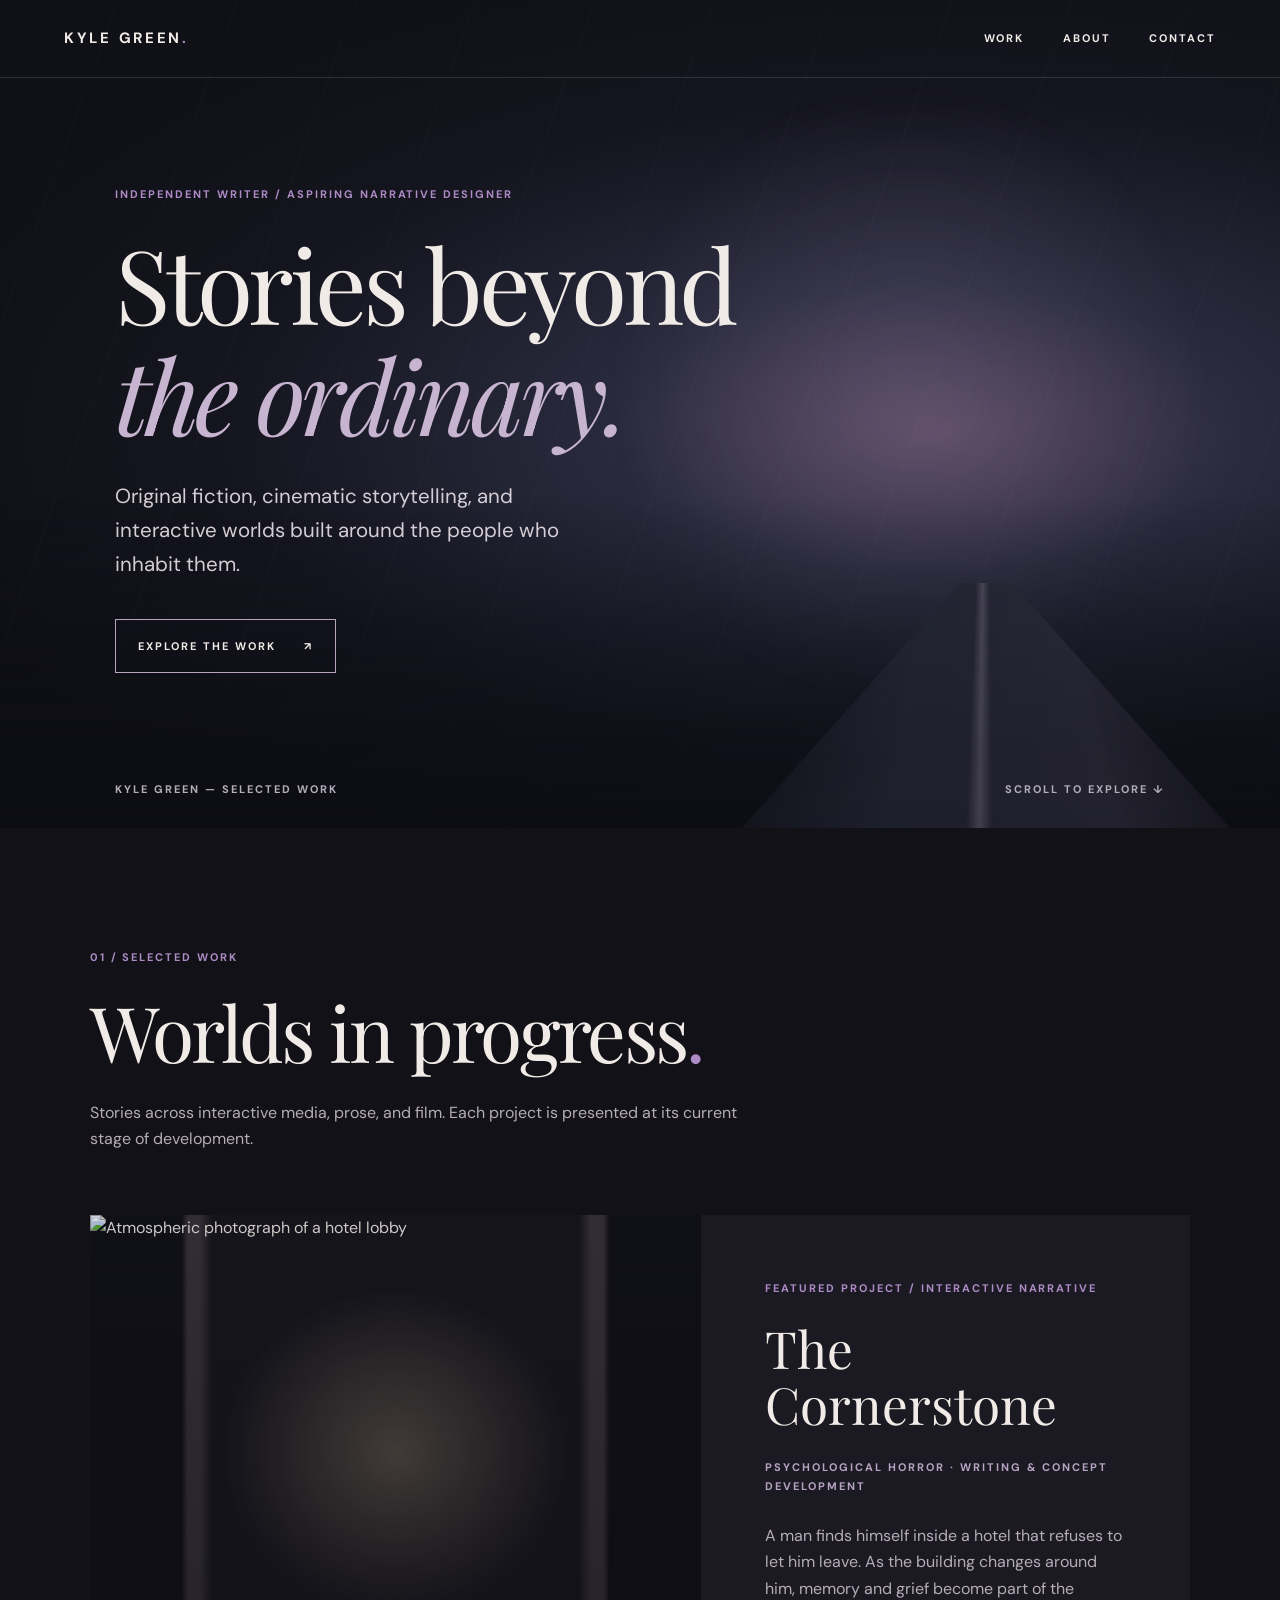
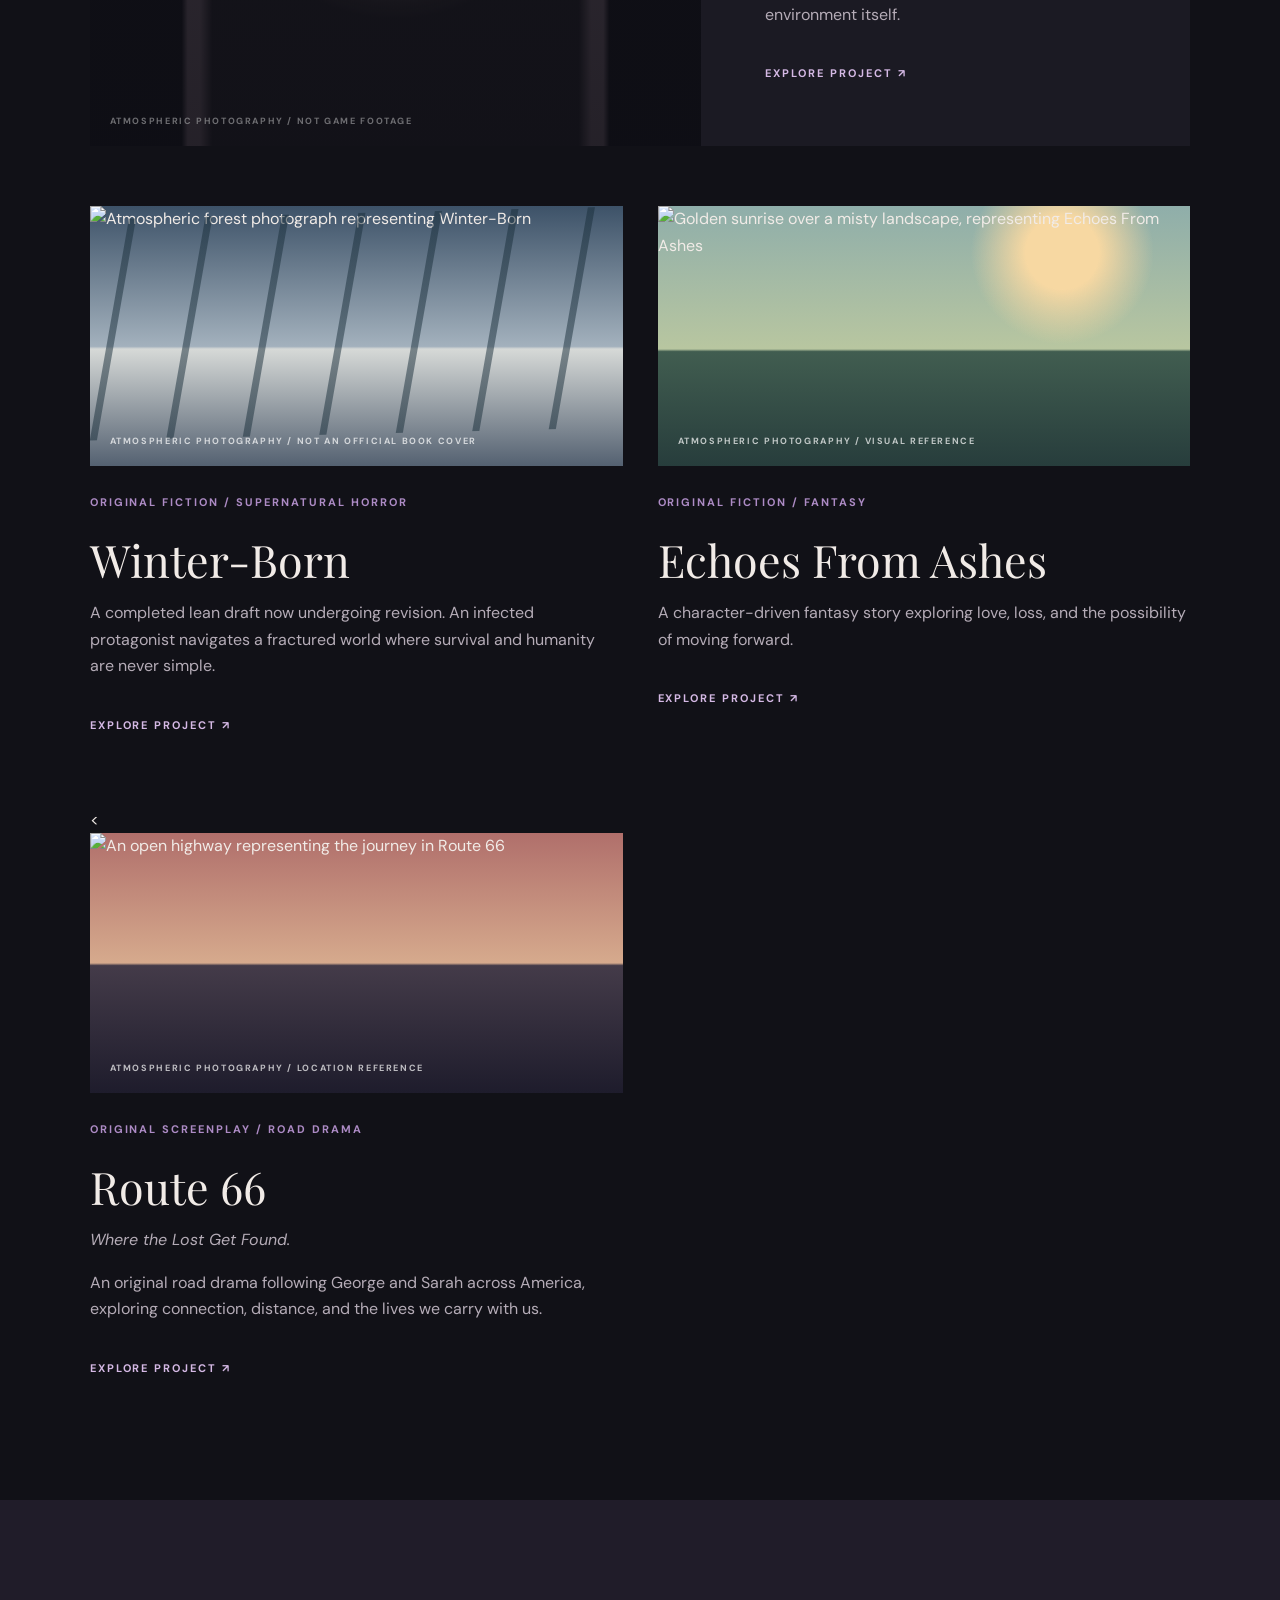
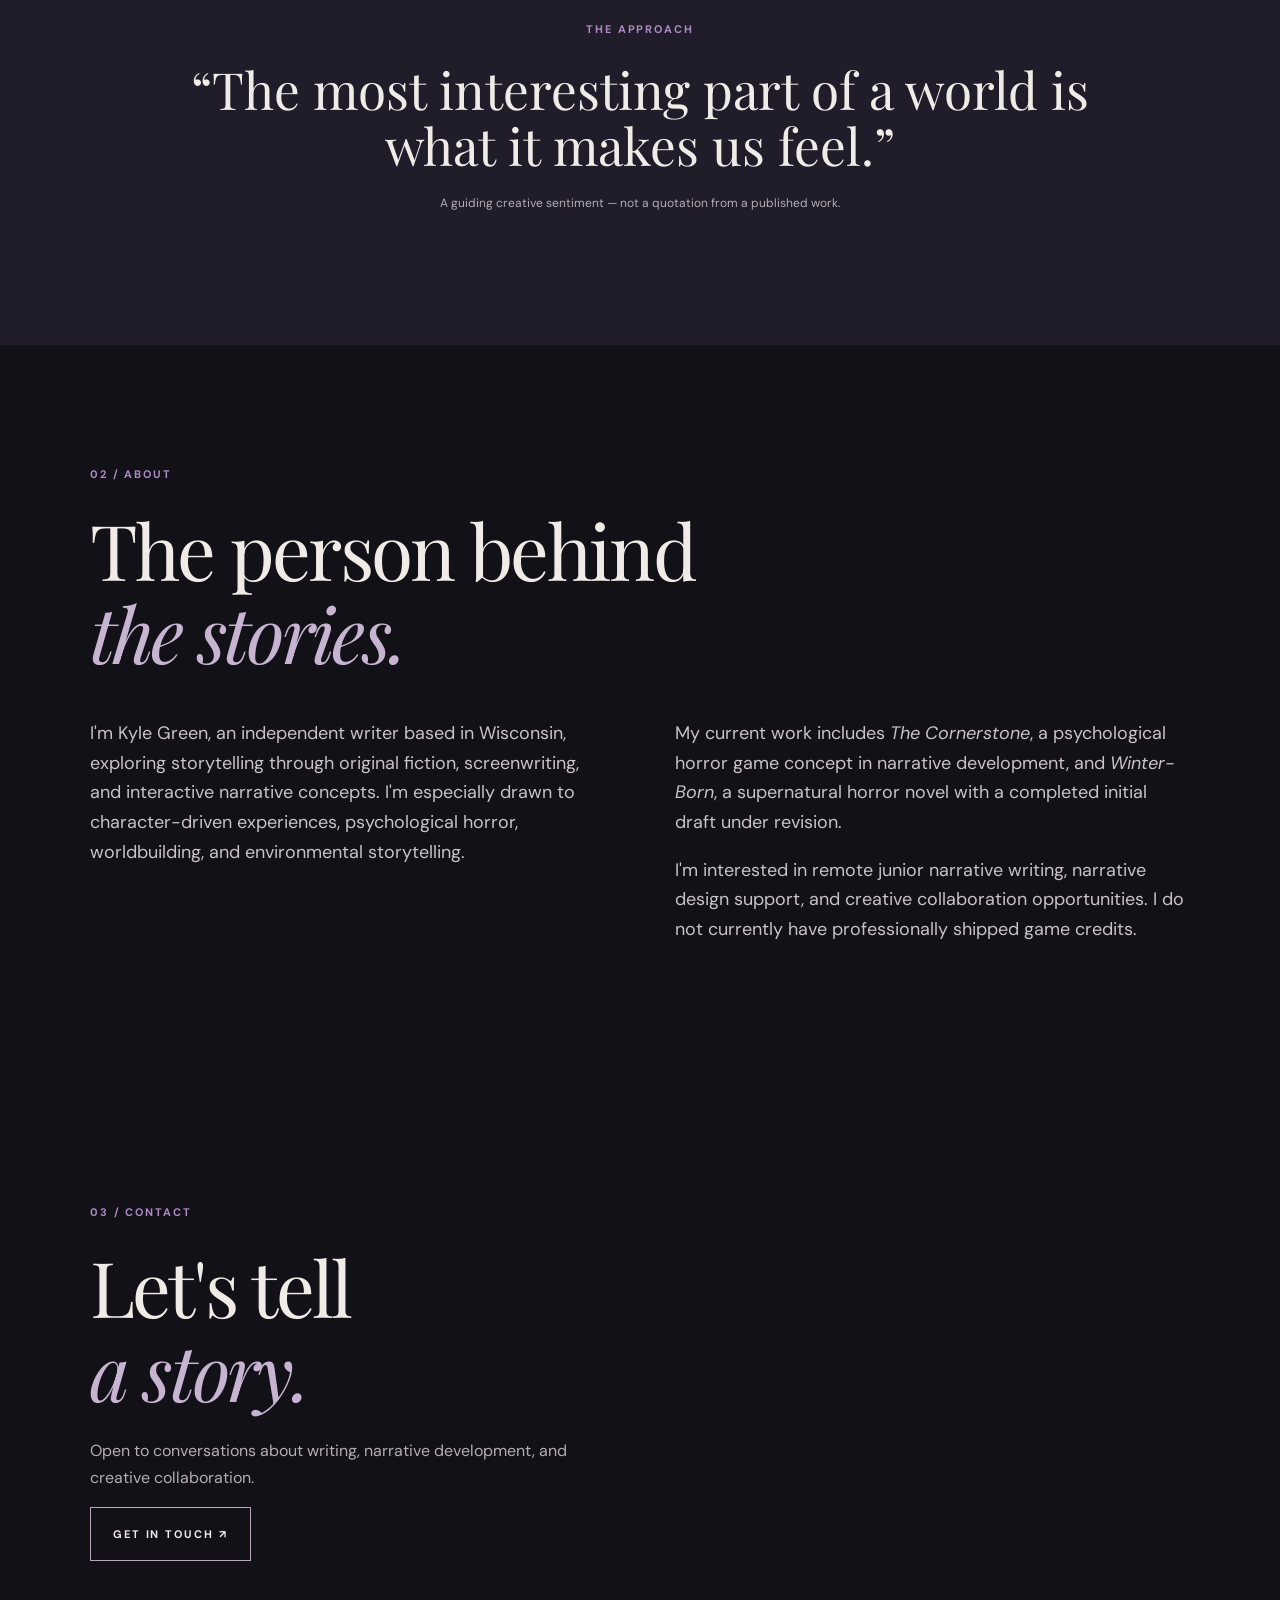
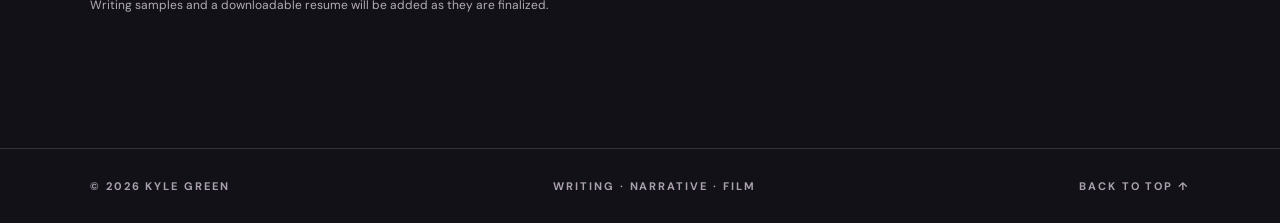
==== index.html @ 02b5bb92 "Initial portfolio website" ====
<!doctype html><html lang="en"><head><meta charset="utf-8"><meta name="viewport" content="width=device-width,initial-scale=1"><meta name="description" content="Kyle Green — independent writer and aspiring narrative designer. Selected fiction, film and interactive narrative projects."><title>Kyle Green | Writing & Narrative Design</title><link rel="stylesheet" href="style.css"></head><body><header class="nav"><a class="brand" href="#top">KYLE GREEN<span class="brand-dot">.</span></a><nav aria-label="Main navigation"><a href="#work">WORK</a><a href="#about">ABOUT</a><a href="#contact">CONTACT</a></nav></header><main id="top"><section class="hero"><div class="hero-scene" aria-hidden="true"><div class="glow"></div><div class="road"></div></div><div class="hero-content"><p class="eyebrow">INDEPENDENT WRITER / ASPIRING NARRATIVE DESIGNER</p><h1>Stories beyond<br><em>the ordinary.</em></h1><p class="lead">Original fiction, cinematic storytelling, and interactive worlds built around the people who inhabit them.</p><a class="link-button" href="#work">EXPLORE THE WORK <span aria-hidden="true">↗</span></a></div><div class="hero-foot">KYLE GREEN — SELECTED WORK <span>SCROLL TO EXPLORE ↓</span></div></section><section id="work" class="section work"><div class="section-head"><p class="eyebrow">01 / SELECTED WORK</p><h2>Worlds in progress<span class="accent">.</span></h2><p>Stories across interactive media, prose, and film. Each project is presented at its current stage of development.</p></div><article class="feature"><div class="art art-hotel">
  <img
    src="images/cornerstone-lobby.jpg"
    alt="Atmospheric photograph of a hotel lobby"
    style="width:100%; height:100%; object-fit:cover; display:block;"
  >
  <span class="art-caption">
    ATMOSPHERIC PHOTOGRAPHY / NOT GAME FOOTAGE
  </span>
</div></div><div class="project-info"><p class="eyebrow">FEATURED PROJECT / INTERACTIVE NARRATIVE</p><h3>The Cornerstone</h3><p class="meta">PSYCHOLOGICAL HORROR · WRITING & CONCEPT DEVELOPMENT</p><p>A man finds himself inside a hotel that refuses to let him leave. As the building changes around him, memory and grief become part of the environment itself.</p><a href="projects/cornerstone.html" class="text-link">EXPLORE PROJECT ↗</a></div></article><div class="project-grid"><article class="project">
<div class="art art-winter">
  <img
    src="images/winter-born.jpg"
    alt="Atmospheric forest photograph representing Winter-Born"
    style="width:100%; height:100%; object-fit:cover; display:block;"
  >
  <span class="art-caption">
    ATMOSPHERIC PHOTOGRAPHY / NOT AN OFFICIAL BOOK COVER
  </span>
</div>
<p class="eyebrow">ORIGINAL FICTION / SUPERNATURAL HORROR</p><h3>Winter-Born</h3><p>A completed lean draft now undergoing revision. An infected protagonist navigates a fractured world where survival and humanity are never simple.</p><a href="projects/winter-born.html" class="text-link">EXPLORE PROJECT ↗</a></article><article class="project">
<div class="art art-echoes">
  <img
    src="images/Echoes-Sunrise.jpg"
    alt="Golden sunrise over a misty landscape, representing Echoes From Ashes"
    style="width:100%; height:100%; object-fit:cover; display:block;"
  >
  <span class="art-caption">
    ATMOSPHERIC PHOTOGRAPHY / VISUAL REFERENCE
  </span>
</div>
<p class="eyebrow">ORIGINAL FICTION / FANTASY</p><h3>Echoes From Ashes</h3><p>A character-driven fantasy story exploring love, loss, and the possibility of moving forward.</p><a href="projects/echoes.html" class="text-link">EXPLORE PROJECT ↗</a></article><article class="project"><
<div class="art art-route">
  <img
    src="images/route-66.jpg"
    alt="An open highway representing the journey in Route 66"
    style="width:100%; height:100%; object-fit:cover; display:block;"
  >
  <span class="art-caption">
    ATMOSPHERIC PHOTOGRAPHY / LOCATION REFERENCE
  </span>
</div>

<p class="eyebrow">ORIGINAL SCREENPLAY / ROAD DRAMA</p>

<h3>Route 66</h3>

<p>
  <em>Where the Lost Get Found.</em>
</p>

<p>
  An original road drama following George and Sarah
  across America, exploring connection, distance,
  and the lives we carry with us.
</p>
<a href="projects/route-66.html" class="text-link">EXPLORE PROJECT ↗</a></article><article class="project" style="display: none"><div class="art art-canvas"><span class="art-caption">CREATIVE PLATFORM</span></div><p class="eyebrow">MEDIA / CREATIVE EXPLORATION</p><h3>Beyond the Canvas</h3><p>A personal creative platform for reflections on stories, games, film, and the experience of making things.</p><a href="projects/beyond-the-canvas.html" class="text-link">EXPLORE PROJECT ↗</a></article></div></section><section class="statement"><p class="eyebrow">THE APPROACH</p><blockquote>“The most interesting part of a world is what it makes us feel.”</blockquote><p>A guiding creative sentiment — not a quotation from a published work.</p></section><section id="about" class="section about"><p class="eyebrow">02 / ABOUT</p><h2>The person behind<br><em>the stories.</em></h2><div class="about-grid"><p>I'm Kyle Green, an independent writer based in Wisconsin, exploring storytelling through original fiction, screenwriting, and interactive narrative concepts. I'm especially drawn to character-driven experiences, psychological horror, worldbuilding, and environmental storytelling.</p><div><p>My current work includes <em>The Cornerstone</em>, a psychological horror game concept in narrative development, and <em>Winter-Born</em>, a supernatural horror novel with a completed initial draft under revision.</p><p>I'm interested in remote junior narrative writing, narrative design support, and creative collaboration opportunities. I do not currently have professionally shipped game credits.</p></div></div></section><section id="contact" class="section contact"><p class="eyebrow">03 / CONTACT</p><h2>Let's tell<br><em>a story.</em></h2><p>Open to conversations about writing, narrative development, and creative collaboration.</p><a class="link-button" href="mailto:BeyondTheCanvas.Co@gmail.com">GET IN TOUCH ↗</a><p class="fineprint">Writing samples and a downloadable resume will be added as they are finalized.</p></section></main><footer><span>© <span id="year"></span> KYLE GREEN</span><span>WRITING · NARRATIVE · FILM</span><a href="#top">BACK TO TOP ↑</a></footer><script src="script.js"></script></body></html>
---- style.css ----
@import url('https://fonts.googleapis.com/css2?family=DM+Sans:wght@400;500;600;700&family=Playfair+Display:ital,wght@0,400;0,500;1,400&display=swap');:root{--bg:#111117;--panel:#1b1a23;--text:#f1ebe7;--muted:#b5acb7;--accent:#ad8bc5}*{box-sizing:border-box}html{scroll-behavior:smooth}body{margin:0;background:var(--bg);color:var(--text);font:16px/1.65 'DM Sans',Arial,sans-serif}a{color:inherit;text-decoration:none}a:focus-visible{outline:2px solid var(--accent);outline-offset:5px}.nav{height:78px;padding:0 clamp(22px,5vw,90px);display:flex;justify-content:space-between;align-items:center;position:absolute;z-index:5;width:100%;border-bottom:1px solid #ffffff22}.brand{font-size:15px;font-weight:700;letter-spacing:.18em}.brand-dot,.accent{color:var(--accent)}nav{display:flex;gap:clamp(14px,3vw,42px)}nav a,.eyebrow,.meta,.art-caption,.text-link,.hero-foot,.link-button,footer{font-size:11px;letter-spacing:.18em;font-weight:700}nav a:hover,.text-link:hover{color:var(--accent)}.hero{min-height:92vh;position:relative;overflow:hidden;display:flex;align-items:center;padding:150px clamp(24px,9vw,150px) 120px;background:radial-gradient(ellipse at 73% 52%,#55455d 0%,#292a3d 24%,#15151f 54%,#101017 80%)}.hero-scene{position:absolute;inset:0;opacity:.75;background:linear-gradient(180deg,transparent 60%,#0c0d13 100%),repeating-linear-gradient(110deg,transparent 0 110px,#ffffff06 111px 112px)}.glow{position:absolute;width:50vw;height:50vw;max-width:650px;max-height:650px;right:4%;top:8%;border-radius:50%;background:radial-gradient(circle,#b7a0c83a,transparent 65%);filter:blur(30px)}.road{position:absolute;right:3%;bottom:-32%;height:90%;width:40%;transform:perspective(550px) rotateX(55deg);background:linear-gradient(90deg,transparent 47%,#b9a5bc50 49%,transparent 51%),linear-gradient(90deg,transparent,#222431 35%,#282734 70%,transparent);clip-path:polygon(42% 0,58% 0,100% 100%,0 100%)}.hero-content{position:relative;max-width:800px}.eyebrow{color:var(--accent);margin:0 0 24px}.hero h1,h2,h3,.statement blockquote{font-family:'Playfair Display',Georgia,serif;font-weight:400;line-height:1.09}.hero h1{font-size:clamp(57px,8vw,120px);letter-spacing:-.045em;margin:0 0 30px}.hero h1 em,h2 em{font-weight:400;color:#c7b4d0}.lead{max-width:500px;font-size:clamp(17px,1.6vw,21px);color:#d5cdd6;margin-bottom:38px}.link-button{display:inline-flex;gap:28px;border:1px solid #b8a5bd;padding:17px 22px;transition:background .2s}.link-button:hover{background:#ffffff1a}.hero-foot{position:absolute;bottom:30px;left:clamp(24px,9vw,150px);right:clamp(24px,9vw,150px);display:flex;justify-content:space-between;color:#b6adbb}.section{max-width:1380px;margin:auto;padding:120px clamp(24px,7vw,110px)}.section-head{max-width:650px;margin-bottom:62px}.section-head p:last-child{color:var(--muted)}h2{font-size:clamp(46px,6vw,85px);letter-spacing:-.035em;margin:0 0 26px}.feature{display:grid;grid-template-columns:1.25fr 1fr;background:var(--panel);margin-bottom:60px}.art{min-height:350px;position:relative;overflow:hidden}.art-caption{position:absolute;bottom:18px;left:20px;color:#ffffffb3;font-size:9px}.art-hotel{background:radial-gradient(ellipse at 50% 45%,#bda78b60,transparent 40%),linear-gradient(90deg,#101017 0 15%,#39323b 16% 18%,#17161d 20% 80%,#39323b 82% 84%,#101017 85%),linear-gradient(#433d44,#101017)}.hotel-door{position:absolute;left:39%;top:17%;width:22%;height:78%;border:8px solid #62535a;background:linear-gradient(90deg,#1b1a21,#4b4145,#1b1a21);box-shadow:0 0 100px #d1ad7940}.hotel-lamps:before,.hotel-lamps:after{content:'';position:absolute;top:26%;width:11px;height:35px;background:#e7bd85;box-shadow:0 0 35px 14px #dfb06b66}.hotel-lamps:before{left:23%}.hotel-lamps:after{right:23%}.project-info{padding:clamp(30px,5vw,80px);display:flex;flex-direction:column;justify-content:center}.project-info h3{font-size:clamp(40px,4vw,65px);margin:0 0 15px}.meta{color:#b6a4c2;line-height:1.7}.project-info>p:not(.eyebrow):not(.meta),.project p:not(.eyebrow){color:var(--muted)}.text-link{display:inline-block;margin-top:20px;color:#d5b9e5}.project-grid{display:grid;grid-template-columns:repeat(2,minmax(0,1fr));gap:70px 35px}.project .art{min-height:250px;margin-bottom:27px}.project h3{font-size:clamp(32px,3.5vw,50px);margin:0 0 10px}.art-winter{background:linear-gradient(180deg,#3d5268 0%,#a3b1bd 54%,#d6d9d7 55%,#546171 100%)}.art-winter:before{content:'';position:absolute;inset:0;background:repeating-linear-gradient(100deg,transparent 0 40px,#182d3980 41px 47px,transparent 48px 75px);clip-path:polygon(0 5%,100% 0,100% 85%,0 90%)}.art-echoes{background:radial-gradient(circle at 76% 18%,#f7d8a2 0 8%,transparent 20%),linear-gradient(180deg,#8faeaa,#b8c6a0 55%,#415d50 56%,#273d3c)}.art-echoes:after{content:'';position:absolute;bottom:0;left:10%;width:80%;height:55%;border:16px solid #5c6e62;border-bottom:0;border-radius:55% 55% 0 0;opacity:.7}.art-route{background:linear-gradient(180deg,#b06f6b,#d6aa8d 50%,#443b49 51%,#1e1c2c)}.art-route:after{content:'';position:absolute;bottom:0;left:26%;width:48%;height:57%;background:linear-gradient(90deg,#3a3340,#75646b,#3a3340);clip-path:polygon(45% 0,55% 0,100% 100%,0 100%)}.art-canvas{background:radial-gradient(circle at 60% 50%,#806a9a,#292335 45%,#16141e 85%)}.art-canvas:after{content:'BEYOND THE CANVAS';position:absolute;top:42%;left:8%;right:8%;text-align:center;letter-spacing:.25em;font-size:clamp(12px,2vw,24px);color:#eee2f0}.statement{text-align:center;padding:120px 24px;background:#201c29}.statement blockquote{font-size:clamp(30px,4vw,60px);max-width:900px;margin:0 auto 20px}.statement>p:last-child{font-size:12px;color:var(--muted)}.about-grid{display:grid;grid-template-columns:1fr 1fr;gap:70px;color:#c9c1cb;font-size:18px}.contact{min-height:530px}.contact>p:not(.eyebrow){color:var(--muted);max-width:500px}.fineprint{font-size:12px;margin-top:35px}footer{padding:28px clamp(24px,7vw,110px);display:flex;justify-content:space-between;gap:15px;border-top:1px solid #ffffff24;color:#aaa0ae}.detail-hero{padding:170px clamp(24px,9vw,150px) 90px;background:linear-gradient(140deg,#292332,#111117);min-height:55vh}.detail-hero h1{font:400 clamp(58px,9vw,110px)/1.1 'Playfair Display',Georgia,serif;margin:0 0 20px}.detail-hero .lead{max-width:760px}.detail-body{max-width:940px;margin:auto;padding:85px 24px 140px}.detail-body h2{font-size:42px;margin-top:55px}.detail-body p,.detail-body li{color:#c9c1cb}.detail-body .notice{border-left:2px solid var(--accent);padding:15px 22px;background:#ffffff08}.sample{background:#201e28;padding:28px;margin:30px 0;border-radius:2px}.sample p{margin:0}.back{display:inline-block;margin-top:30px;color:#d5b9e5}@media(max-width:760px){.nav{height:70px}.nav nav{gap:13px}nav a{font-size:9px}.hero{min-height:760px}.hero-foot{font-size:9px}.feature,.project-grid,.about-grid{grid-template-columns:1fr}.feature .art{min-height:300px}.project-grid{gap:50px}.section{padding-top:80px;padding-bottom:80px}.statement{padding:80px 24px}footer{flex-wrap:wrap;font-size:9px}}
/* The Cornerstone — cinematic photo treatment */
.art-hotel {
  position: relative;
  overflow: hidden;
}

.art-hotel::after {
  content: "";
  position: absolute;
  inset: 0;
  background: linear-gradient(
    to bottom,
    rgba(12, 12, 18, 0.15),
    rgba(12, 12, 18, 0.45)
  );
  pointer-events: none;
}

/* The Cornerstone — corridor showcase */

.cornerstone-photo {
  margin: 48px auto;
  max-width: 1200px;
}

.cornerstone-photo img {
  display: block;
  width: 100%;
  height: auto;
  max-height: 560px;
  object-fit: cover;
  filter: brightness(0.78);
}

.cornerstone-photo figcaption {
  margin-top: 12px;
  color: #a7a0a5;
  font-size: 10px;
  letter-spacing: 2px;
  text-transform: uppercase;
}

/* Screenplay writing samples */

.script-sample {
  white-space: pre-wrap;
  overflow-wrap: anywhere;
  font-family: Georgia, serif;
  font-size: 16px;
  font-weight: 400;
  line-height: 1.9;
  color: #e8dfd4;
  margin-top: 24px;
}

/* WINTER-BORN — atmospheric treatment */

body:has(.winter-born-page) {
  background: #10151b;
  color: #d7d9d4;
}

.winter-born-page .detail-hero {
  background: linear-gradient(
    135deg,
    #10151b 0%,
    #303c48 65%,
    #171c22 100%
  );
}

.winter-born-page .eyebrow {
  color: #91a9c9;
}

.winter-born-page h1 {
  color: #e3e8ed;
  text-shadow: 0 4px 30px rgba(82,108,159,0.2);
}

.winter-born-page .lead {
  color: #c3cbd3;
}

/* Winter-Born forest photograph */

.winter-born-photo {
  max-width: 1200px;
  margin: 48px auto;
}

.winter-born-photo img {
  display: block;
  width: 100%;
  height: auto;
  max-height: 600px;
  object-fit: cover;
  filter: brightness(0.75) saturate(0.8);
}

.winter-born-photo figcaption {
  margin-top: 12px;
  color: #91a9c9;
  font-size: 10px;
  letter-spacing: 2px;
  text-transform: uppercase;
}
/* Keep homepage project photographs consistent */
.project-grid .art {
  height: 260px;
  overflow: hidden;
  position: relative;
}

.project-grid .art img {
  width: 100%;
  height: 100%;
  object-fit: cover;
  display: block;
}

/* Remove the original Route 66 illustration */
.art-route::before,
.art-route::after {
  content: none !important;
}

/* Route 66 project photography */

.route-photo {
  margin: 24px 0 36px;
}

.route-photo img {
  width: 100%;
  max-height: 420px;
  object-fit: cover;
  display: block;
  border-radius: 12px;
}

.route-photo figcaption,
.route-gallery figcaption {
  margin-top: 10px;
  font-size: 0.8rem;
  color: #b9aeb8;
}

.route-gallery-section {
  margin: 36px 0;
}

.route-gallery {
  display: grid;
  grid-template-columns: repeat(2, minmax(0, 1fr));
  gap: 20px;
  margin-top: 20px;
}

.route-gallery figure {
  margin: 0;
}

.route-gallery img {
  width: 100%;
  height: 220px;
  object-fit: cover;
  border-radius: 10px;
  display: block;
}

@media (max-width: 650px) {
  .route-gallery {
    grid-template-columns: 1fr;
  }
}

/* Route 66 screenplay formatting */

.screenplay-sample {
  font-family: "Courier New", Courier, monospace;
  font-size: 15px;
  line-height: 1.7;
  color: #f1ece5;
}

.screenplay-sample p {
  margin: 0 0 16px;
}

.screenplay-sample .scene-heading {
  font-weight: bold;
  text-transform: uppercase;
  margin-top: 26px;
  margin-bottom: 12px;
}

.screenplay-sample .transition {
  font-weight: bold;
  text-align: right;
  margin: 24px 0;
}
/* Remove the old decorative arch from Echoes From Ashes */
.art-echoes::after {
  display: none;
}
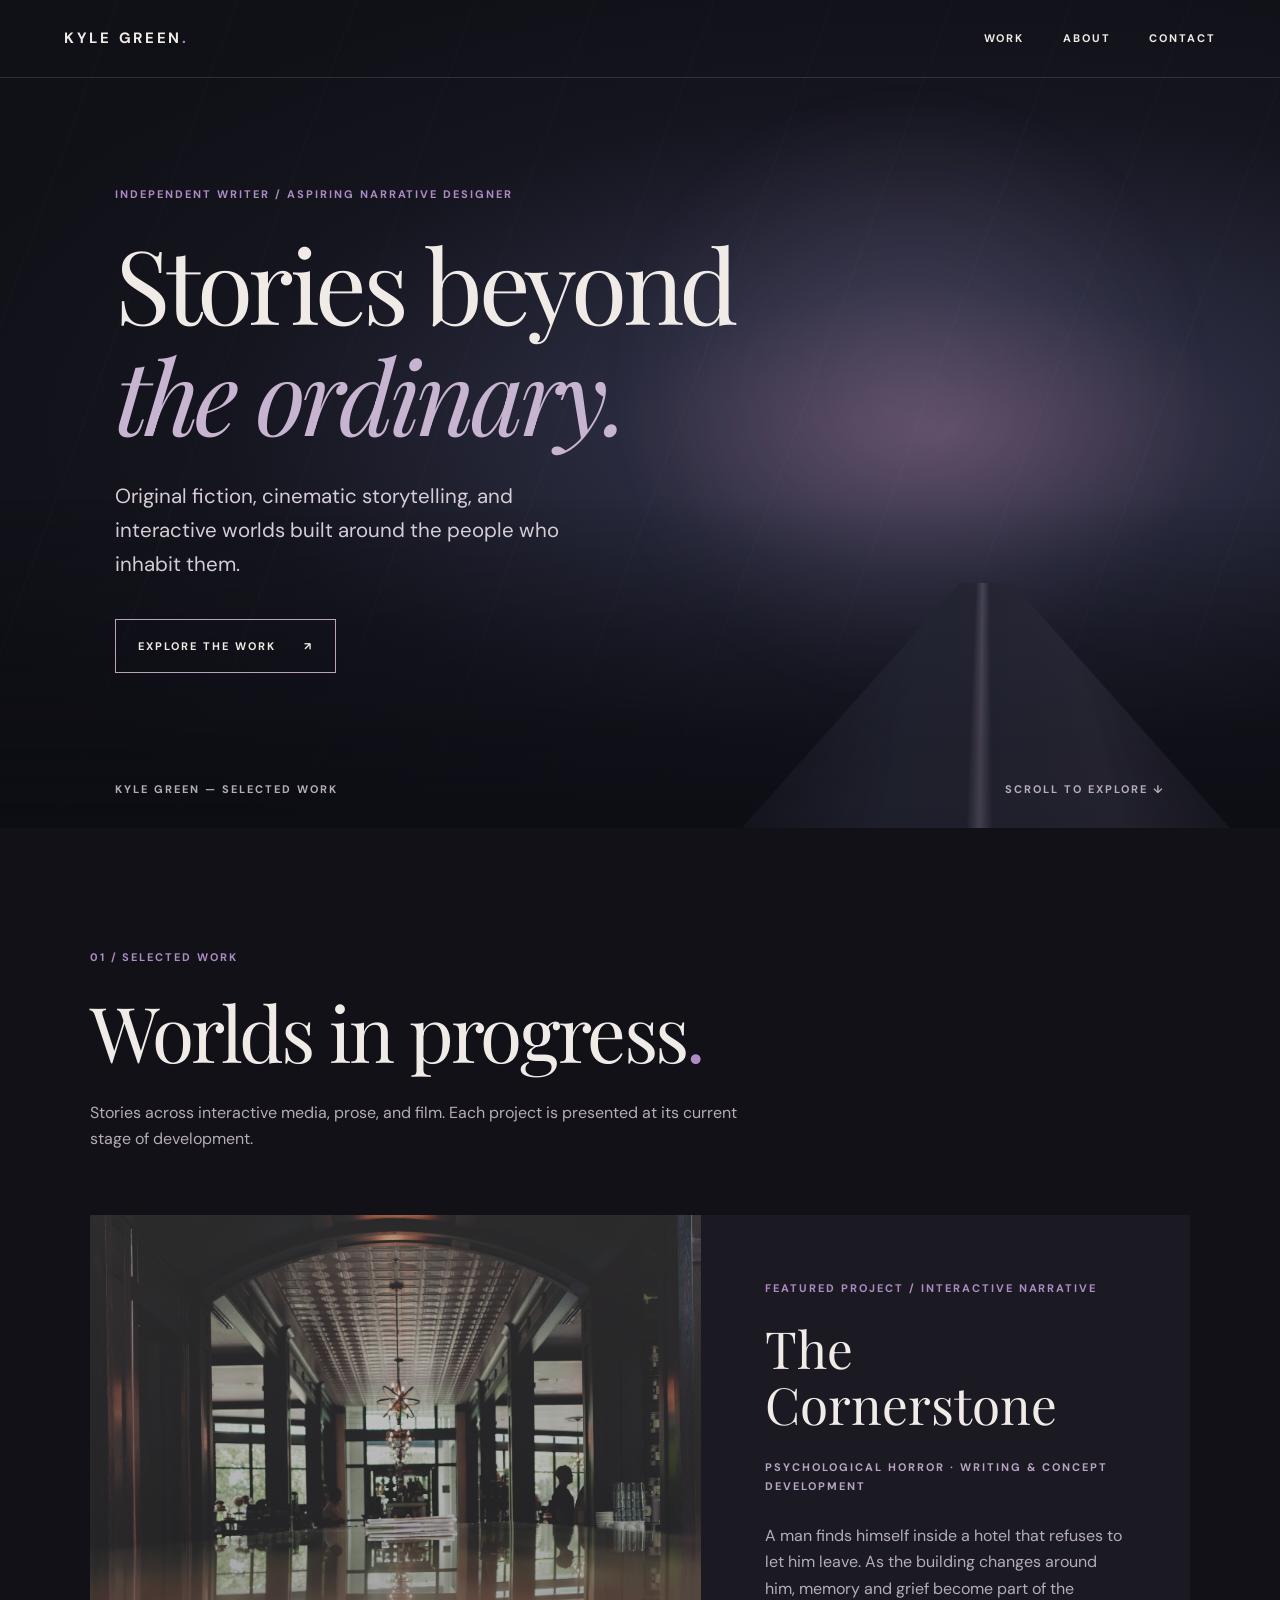
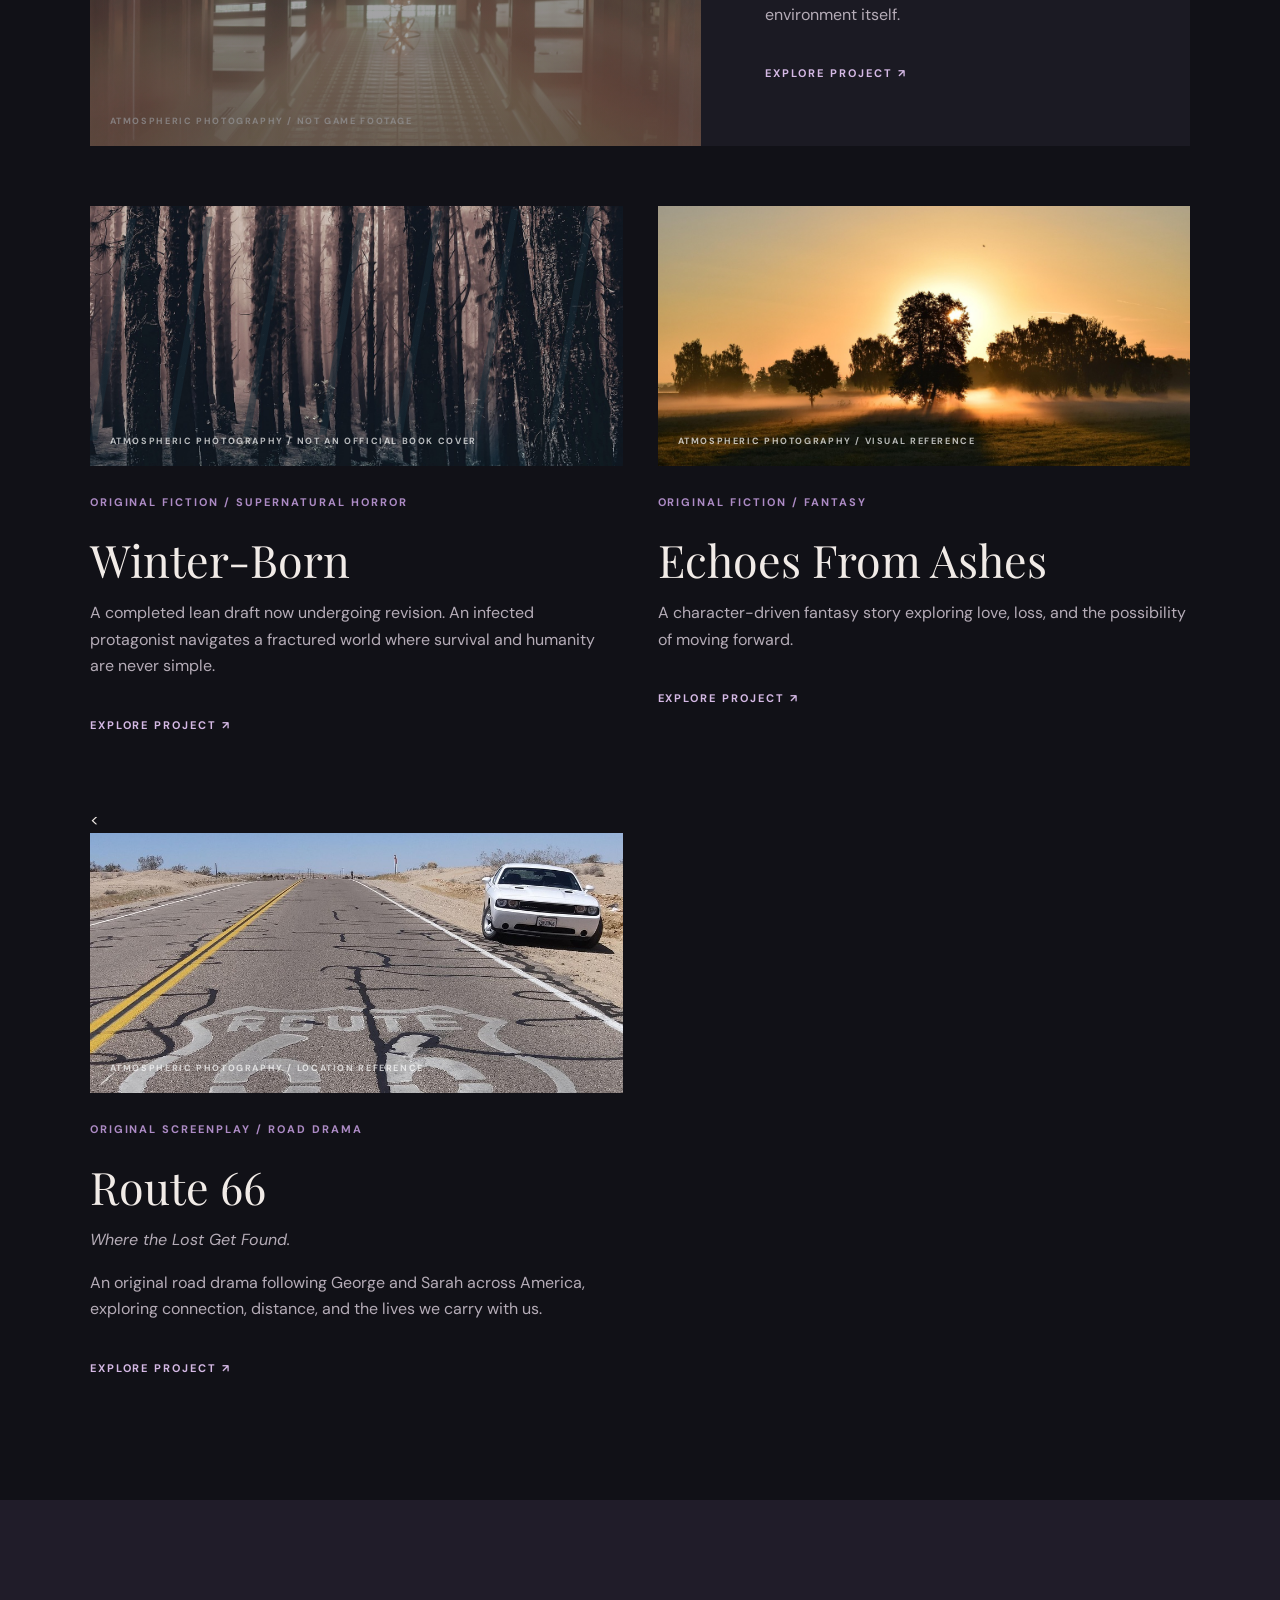
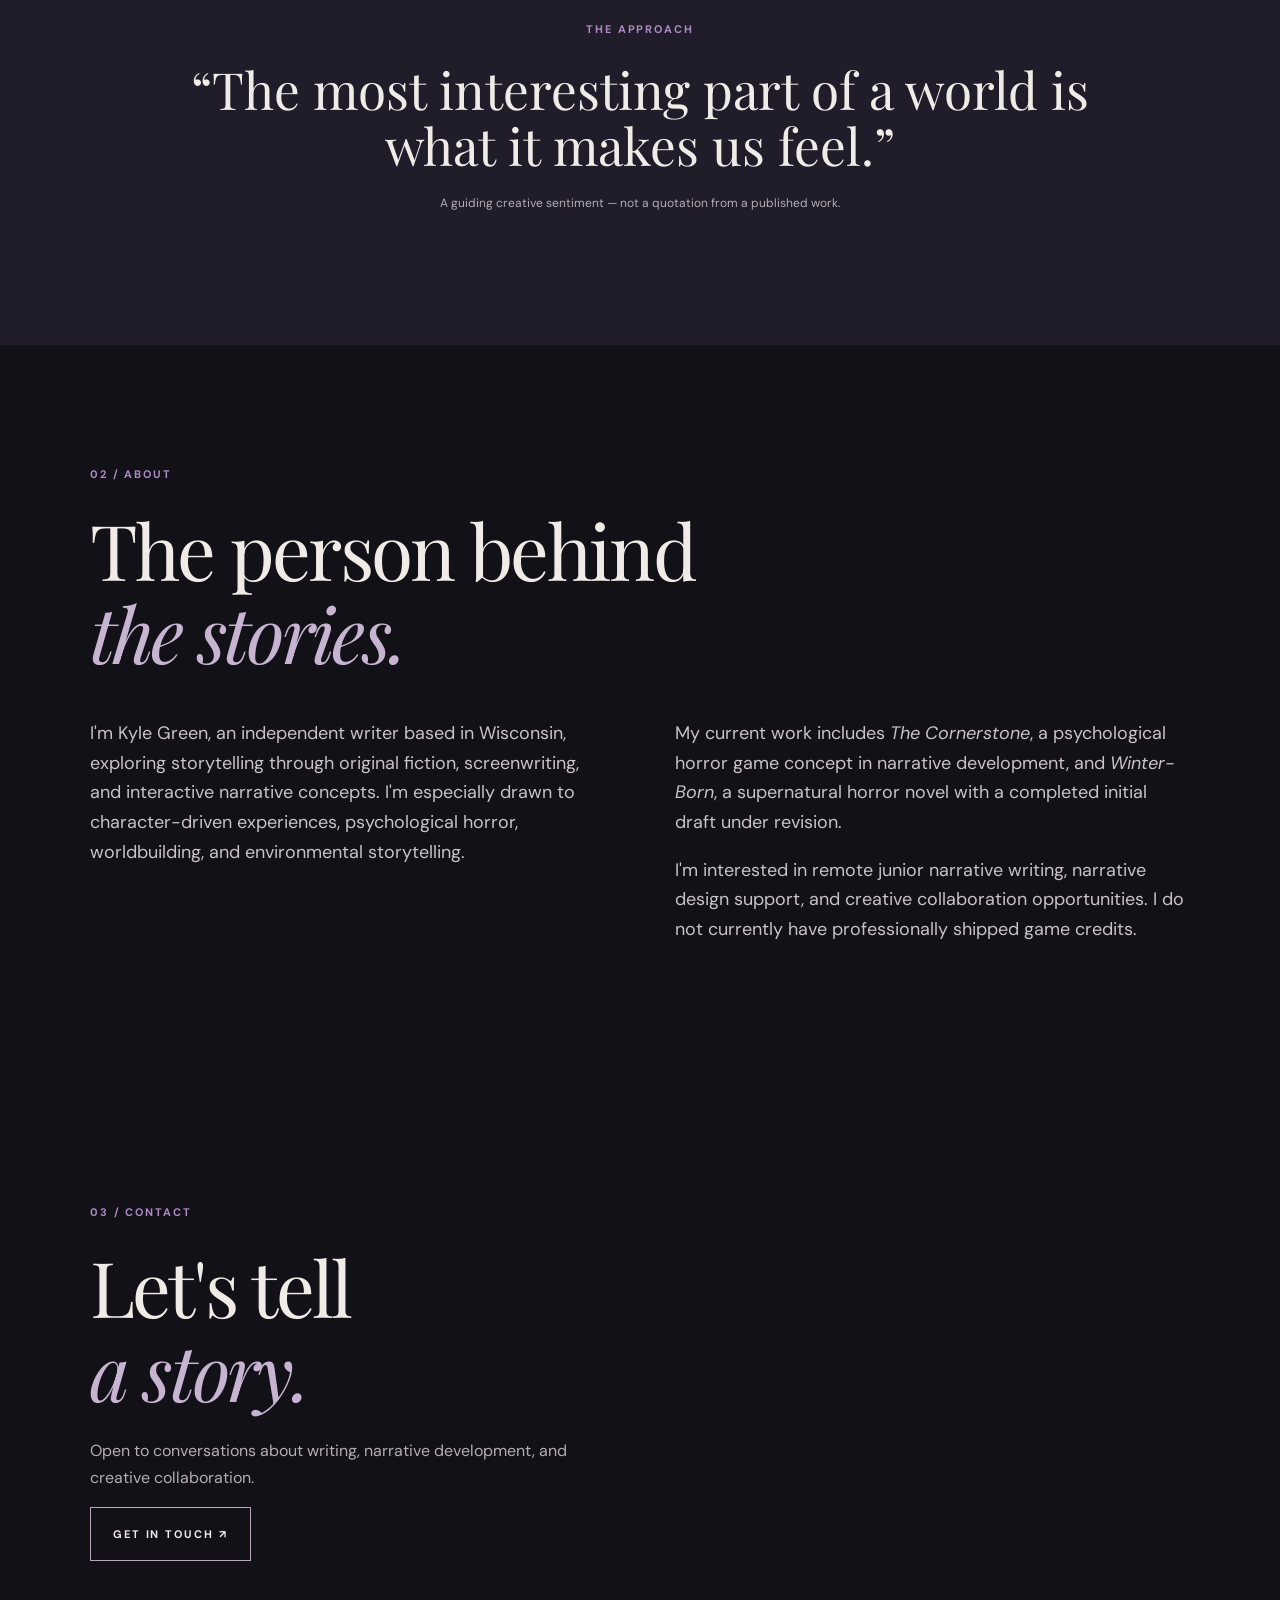
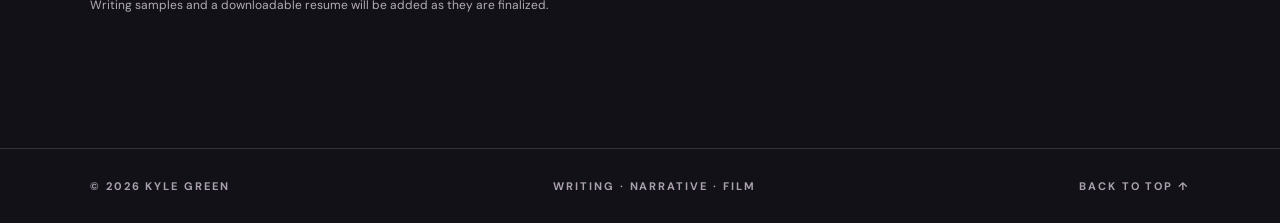
==== commit bf3bfbca: "Fix image source filename case in index.html" ====
--- a/index.html
+++ b/index.html
@@ -32,7 +32,7 @@
 <p class="eyebrow">ORIGINAL FICTION / FANTASY</p><h3>Echoes From Ashes</h3><p>A character-driven fantasy story exploring love, loss, and the possibility of moving forward.</p><a href="projects/echoes.html" class="text-link">EXPLORE PROJECT ↗</a></article><article class="project"><
 <div class="art art-route">
   <img
-    src="images/route-66.jpg"
+    src="images/Route-66.jpg"
     alt="An open highway representing the journey in Route 66"
     style="width:100%; height:100%; object-fit:cover; display:block;"
   >
